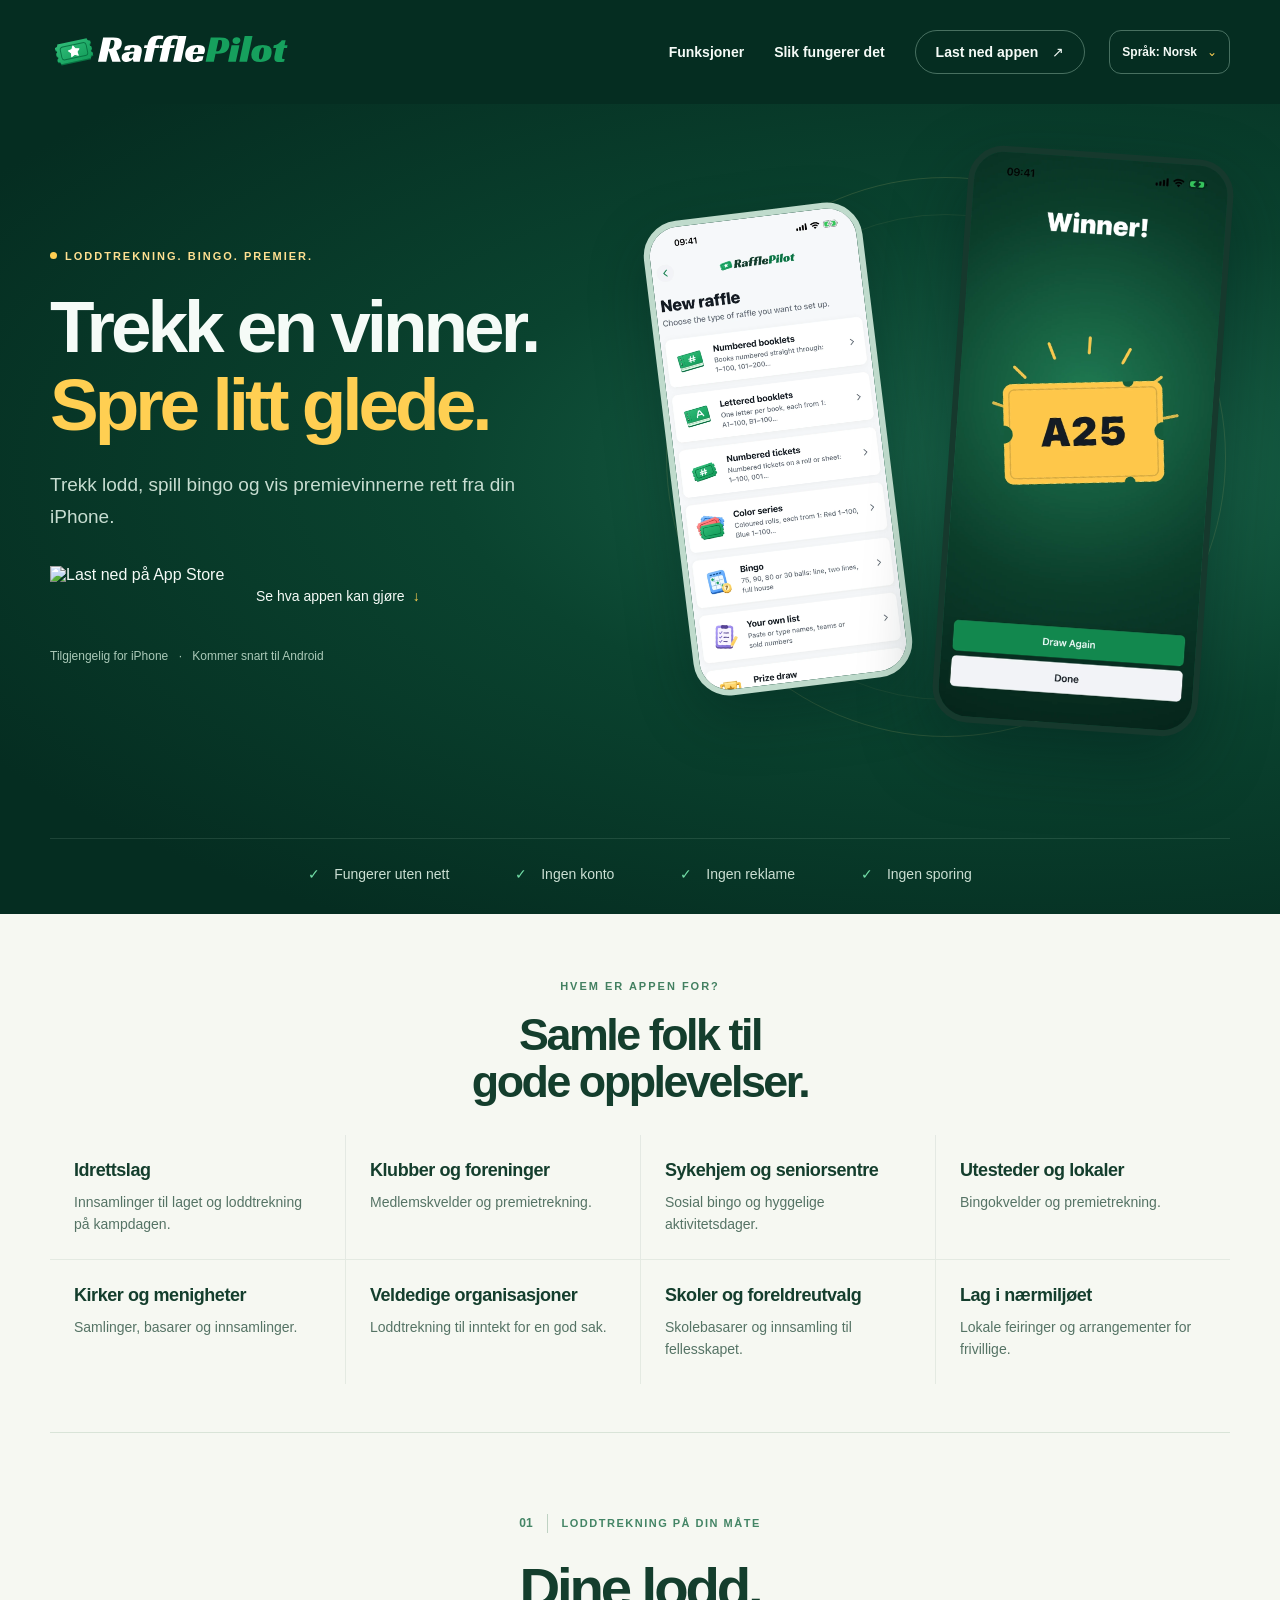
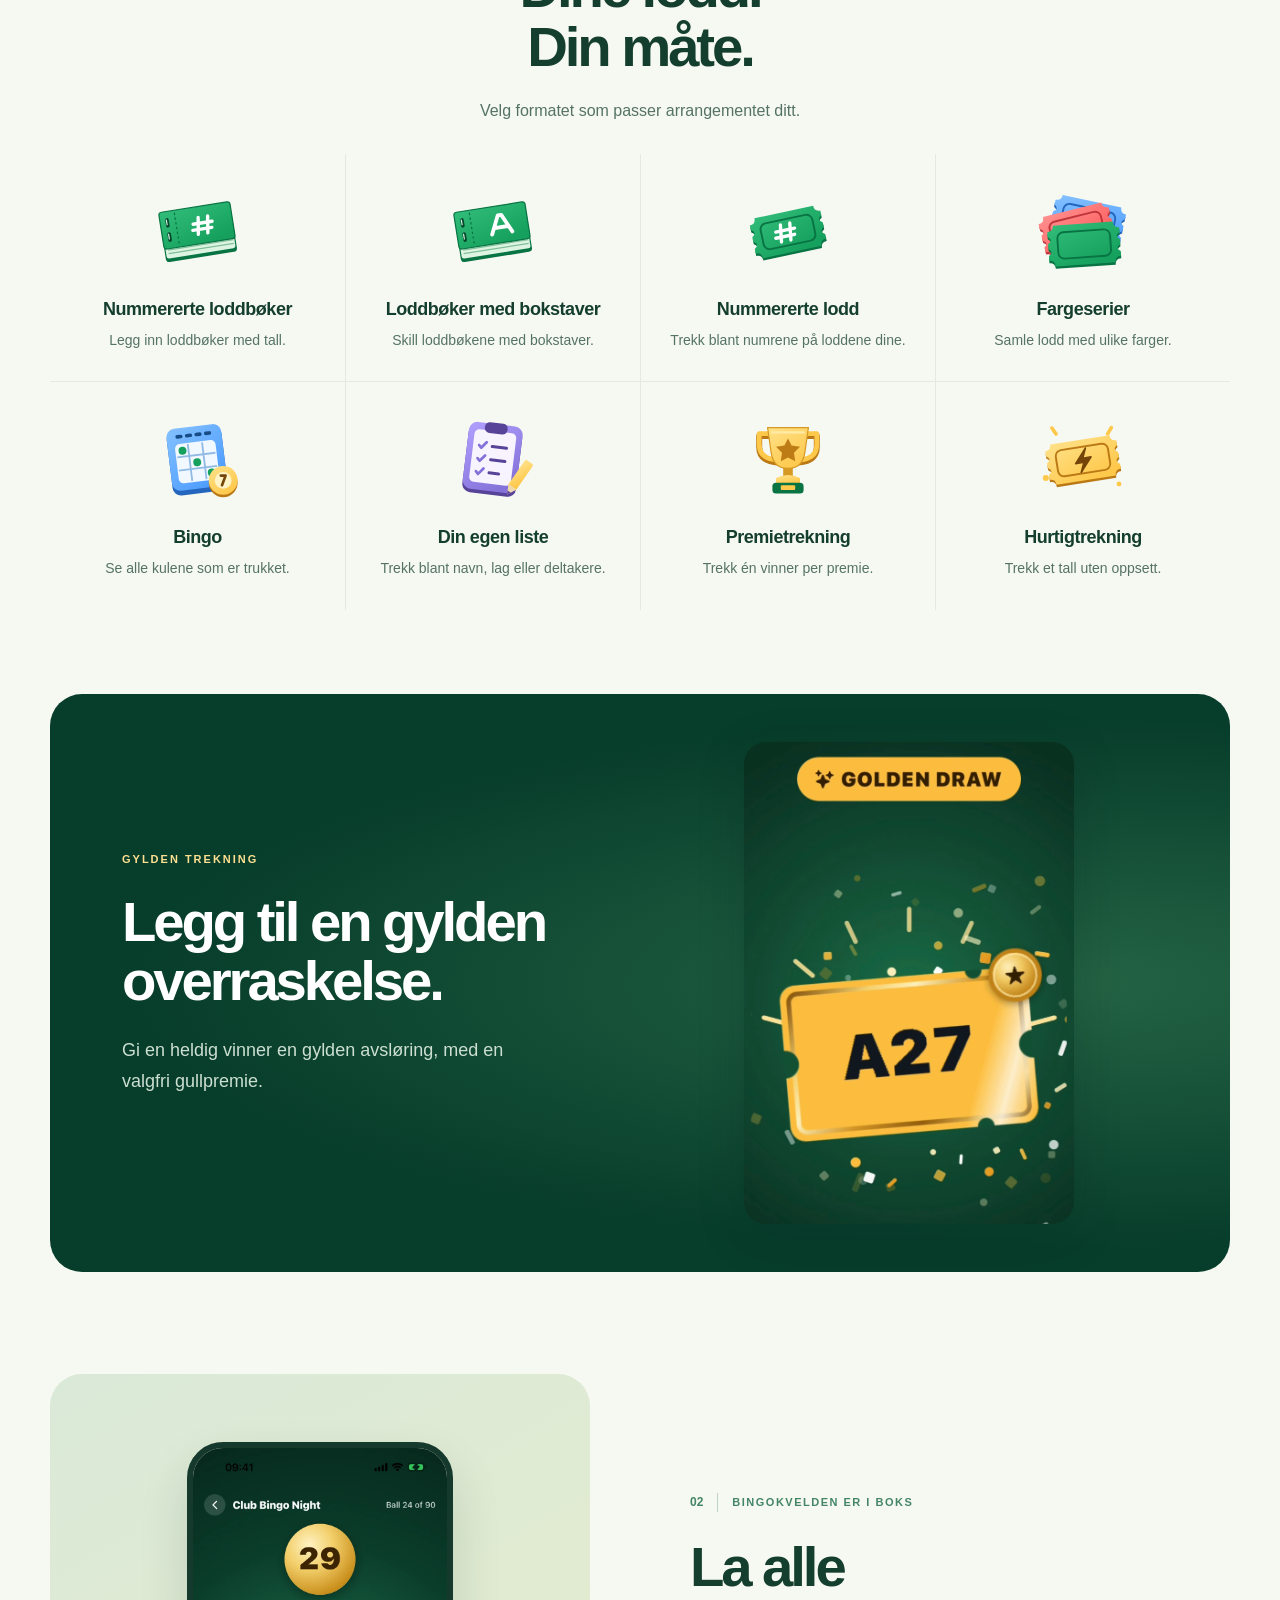
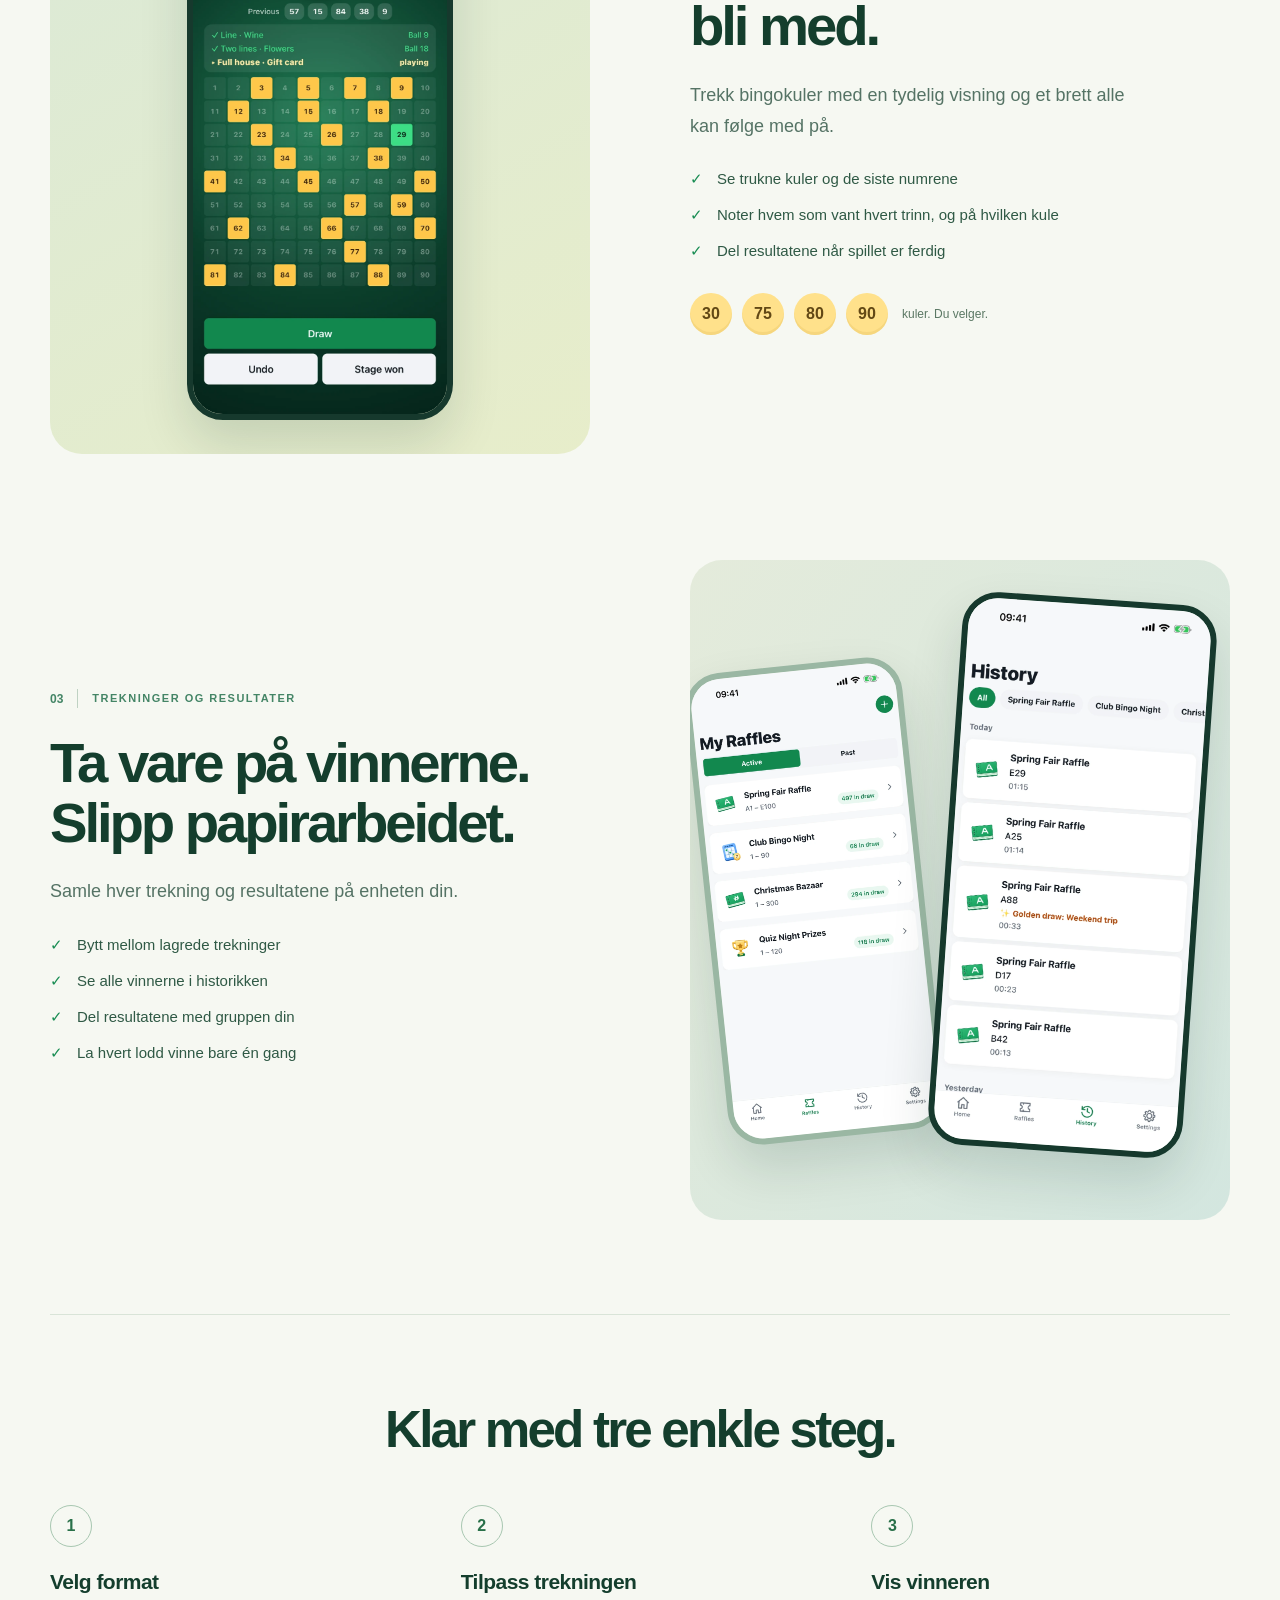
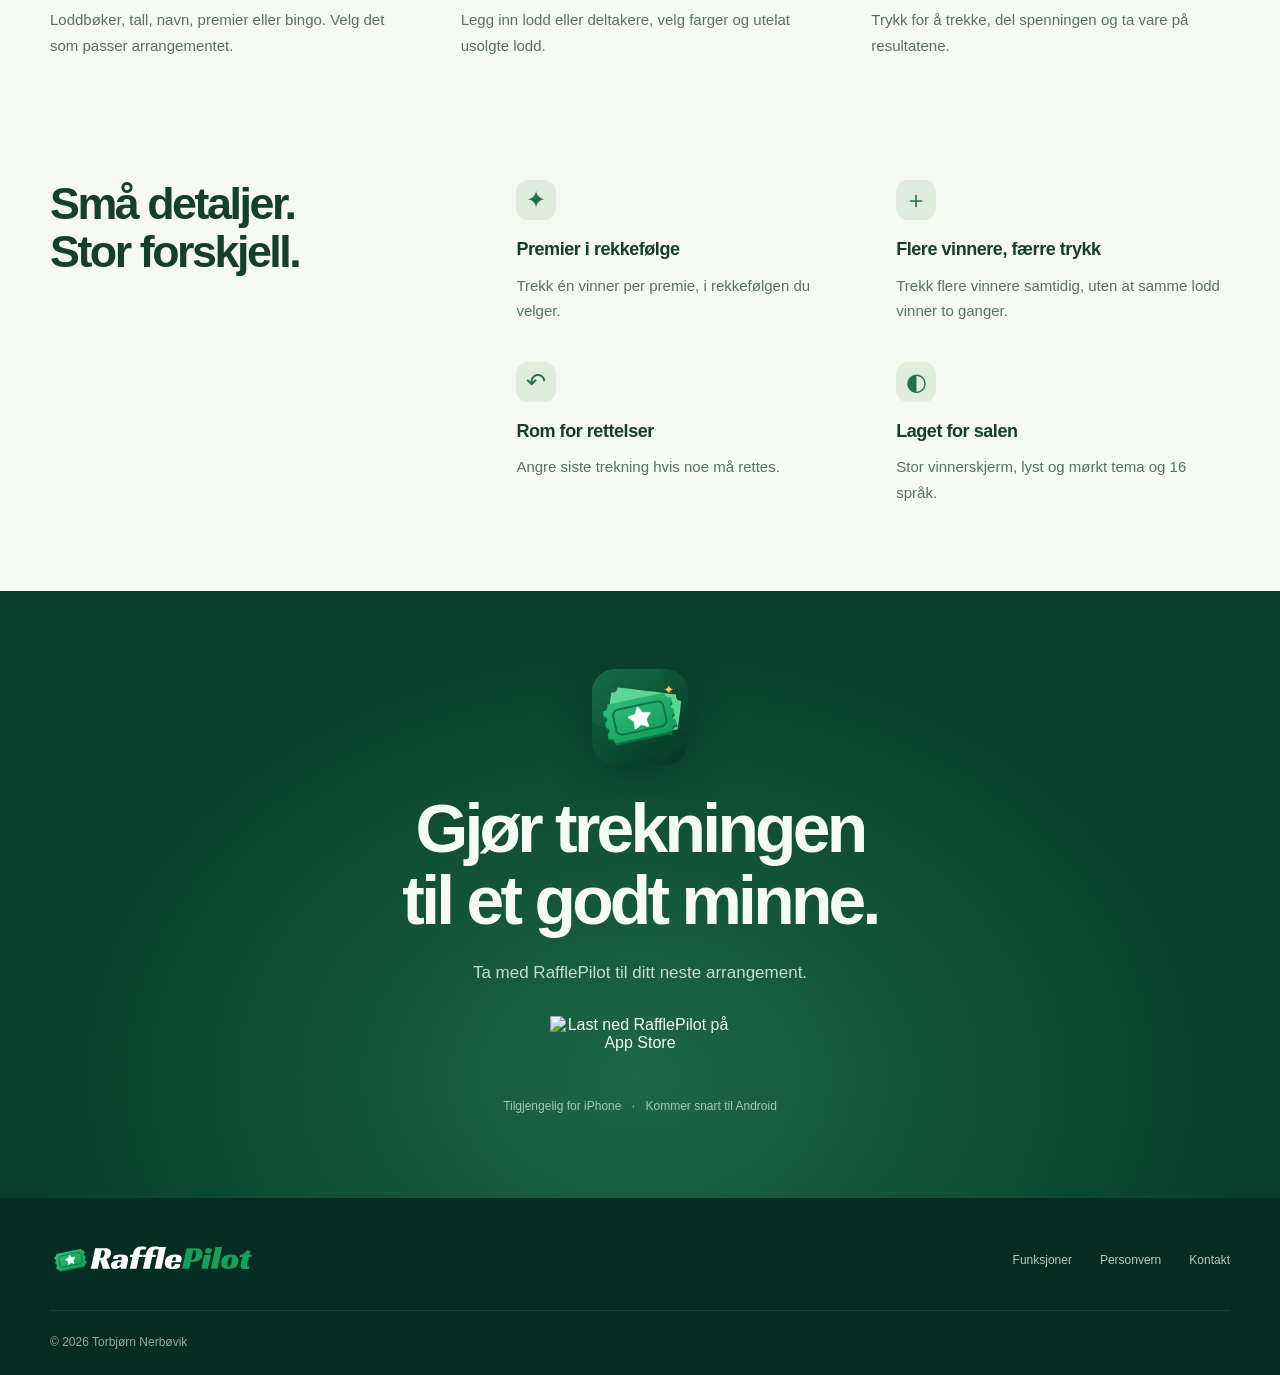
==== no/index.html @ e315ad60 "Add Norwegian website and automatic language selection" ====
<!doctype html>
<html lang="nb">
<head>
  <meta charset="utf-8">
  <meta name="viewport" content="width=device-width, initial-scale=1">
  <meta name="theme-color" content="#073d2b">
  <title>RafflePilot — Loddtrekning, bingo og gylne øyeblikk</title>
  <meta name="description" content="Trekk vinnere, spill bingo og del ut premier med RafflePilot for iPhone. Fungerer uten nett, uten konto, reklame eller sporing.">
  <link rel="canonical" href="https://rafflepilot.app/no/">
  <link rel="alternate" hreflang="en" href="https://rafflepilot.app/">
  <link rel="alternate" hreflang="nb" href="https://rafflepilot.app/no/">
  <link rel="alternate" hreflang="x-default" href="https://rafflepilot.app/">
  <link rel="icon" type="image/jpeg" href="/assets/app-icon.jpg">
  <link rel="stylesheet" href="/assets/site.css">
  <script src="/assets/language.js" defer></script>
  <meta property="og:type" content="website">
  <meta property="og:title" content="RafflePilot — Trekk en vinner. Spre litt glede.">
  <meta property="og:description" content="Loddtrekning, bingo og gylne overraskelser. Tilgjengelig for iPhone. Kommer snart til Android.">
  <meta property="og:url" content="https://rafflepilot.app/no/">
  <meta property="og:image" content="https://rafflepilot.app/assets/social-preview.png">
  <meta property="og:image:width" content="1200"><meta property="og:image:height" content="630">
  <meta property="og:image:alt" content="RafflePilot. Trekk en vinner. Spre litt glede. Loddtrekning, bingo og gylne overraskelser.">
  <meta name="twitter:card" content="summary_large_image">
</head>
<body>
  <a class="skip-link" href="#main">Hopp til innholdet</a>
  <div class="header-shell">
    <header class="site-header wrap">
      <a class="brand" href="/no/" aria-label="RafflePilot – forsiden"><img src="/assets/rafflepilot-logo-dark.svg" width="320" height="64" alt="RafflePilot"></a>
      <nav class="primary-nav" aria-label="Hovedmeny"><a href="#features">Funksjoner</a><a href="#how-it-works">Slik fungerer det</a><a class="nav-download" href="https://apps.apple.com/app/rafflepilot/id6786706971">Last ned appen <span aria-hidden="true">↗</span></a></nav>
      <details class="language-menu"><summary><span>Språk: Norsk</span><span aria-hidden="true">⌄</span></summary><nav class="language-switch" aria-label="Språk på nettsiden"><a href="/?lang=en" lang="en" hreflang="en" data-language="en">English</a><a href="/no/" lang="nb" hreflang="nb" data-language="nb" aria-current="page">Norsk</a></nav></details>
    </header>
  </div>
  <main id="main">
    <div class="hero-shell">
      <section class="hero wrap" aria-labelledby="hero-title">
        <div class="hero-copy">
          <p class="eyebrow"><span class="status-dot" aria-hidden="true"></span>Loddtrekning. Bingo. Premier.</p>
          <h1 id="hero-title">Trekk en vinner.<br><span>Spre litt glede.</span></h1>
          <p class="hero-intro">Trekk lodd, spill bingo og vis premievinnerne rett fra din iPhone.</p>
          <div class="hero-actions"><a class="store-link" href="https://apps.apple.com/app/rafflepilot/id6786706971"><img src="/assets/app-store-badge-no.svg" width="180" height="60" alt="Last ned på App Store"></a><a class="text-link" href="#features">Se hva appen kan gjøre <span aria-hidden="true">↓</span></a></div>
          <p class="platform-note">Tilgjengelig for iPhone <span aria-hidden="true">·</span> Kommer snart til Android</p>
        </div>
        <div class="hero-visual">
          <div class="hero-orbit" aria-hidden="true"></div>
          <img class="phone hero-setup" src="/assets/screenshots/setup.webp" width="780" height="1695" alt="Oppsett i RafflePilot med loddbøker, fargeserier, bingo, egne lister og premietrekning">
          <img class="phone hero-winner" src="/assets/screenshots/winner.webp" width="780" height="1695" fetchpriority="high" alt="RafflePilot viser vinnerloddet A25 på et gullfarget lodd">
        </div>
      </section>
      <div class="trust-strip wrap" aria-label="Personvern og bruk uten nett"><span><i aria-hidden="true">✓</i> Fungerer uten nett</span><span><i aria-hidden="true">✓</i> Ingen konto</span><span><i aria-hidden="true">✓</i> Ingen reklame</span><span><i aria-hidden="true">✓</i> Ingen sporing</span></div>
    </div>
    <div class="light-shell">
      <section id="who-its-for" class="audience-section wrap" aria-labelledby="audience-title">
        <div class="audience-heading"><p class="eyebrow">Hvem er appen for?</p><h2 id="audience-title">Samle folk til gode opplevelser.</h2></div>
        <ul class="audience-grid" role="list">
          <li><h3>Idrettslag</h3><p>Innsamlinger til laget og loddtrekning på kampdagen.</p></li>
          <li><h3>Klubber og foreninger</h3><p>Medlemskvelder og premietrekning.</p></li>
          <li><h3>Sykehjem og seniorsentre</h3><p>Sosial bingo og hyggelige aktivitetsdager.</p></li>
          <li><h3>Utesteder og lokaler</h3><p>Bingokvelder og premietrekning.</p></li>
          <li><h3>Kirker og menigheter</h3><p>Samlinger, basarer og innsamlinger.</p></li>
          <li><h3>Veldedige organisasjoner</h3><p>Loddtrekning til inntekt for en god sak.</p></li>
          <li><h3>Skoler og foreldreutvalg</h3><p>Skolebasarer og innsamling til fellesskapet.</p></li>
          <li><h3>Lag i nærmiljøet</h3><p>Lokale feiringer og arrangementer for frivillige.</p></li>
        </ul>
      </section>
      <section id="features" class="modes-section wrap" aria-labelledby="tickets-title">
        <div id="modes-title" class="modes-heading"><p class="section-number">01 <span>Loddtrekning på din måte</span></p><h2 id="tickets-title">Dine lodd.<br>Din måte.</h2><p>Velg formatet som passer arrangementet ditt.</p></div>
        <ul class="modes-grid" role="list">
          <li class="mode-card"><img src="/assets/modes/numbered-booklets.svg" width="96" height="96" loading="lazy" alt=""><h3>Nummererte loddbøker</h3><p>Legg inn loddbøker med tall.</p></li>
          <li class="mode-card"><img src="/assets/modes/lettered-booklets.svg" width="96" height="96" loading="lazy" alt=""><h3>Loddbøker med bokstaver</h3><p>Skill loddbøkene med bokstaver.</p></li>
          <li class="mode-card"><img src="/assets/modes/numbered-tickets.svg" width="96" height="96" loading="lazy" alt=""><h3>Nummererte lodd</h3><p>Trekk blant numrene på loddene dine.</p></li>
          <li class="mode-card"><img src="/assets/modes/color-series.svg" width="96" height="96" loading="lazy" alt=""><h3>Fargeserier</h3><p>Samle lodd med ulike farger.</p></li>
          <li class="mode-card"><img src="/assets/modes/bingo.svg" width="96" height="96" loading="lazy" alt=""><h3>Bingo</h3><p>Se alle kulene som er trukket.</p></li>
          <li class="mode-card"><img src="/assets/modes/your-own-list.svg" width="96" height="96" loading="lazy" alt=""><h3>Din egen liste</h3><p>Trekk blant navn, lag eller deltakere.</p></li>
          <li class="mode-card"><img src="/assets/modes/prize-draw.svg" width="96" height="96" loading="lazy" alt=""><h3>Premietrekning</h3><p>Trekk én vinner per premie.</p></li>
          <li class="mode-card"><img src="/assets/modes/quick-draw.svg" width="96" height="96" loading="lazy" alt=""><h3>Hurtigtrekning</h3><p>Trekk et tall uten oppsett.</p></li>
        </ul>
      </section>
      <section class="golden-section wrap" aria-labelledby="golden-title">
        <div class="golden-copy"><p class="eyebrow">Gylden trekning</p><h2 id="golden-title">Legg til en gylden<br>overraskelse.</h2><p>Gi en heldig vinner en gylden avsløring, med en valgfri gullpremie.</p></div>
        <div class="golden-visual"><img src="/assets/screenshots/golden.webp" width="722" height="1055" loading="lazy" alt="Gylden trekning viser vinnerloddet A27 med en gullmedalje og konfetti"></div>
      </section>
      <section class="feature-row feature-reverse wrap" aria-labelledby="bingo-title">
        <div class="feature-copy"><p class="section-number">02 <span>Bingokvelden er i boks</span></p><h2 id="bingo-title">La alle<br>bli med.</h2><p>Trekk bingokuler med en tydelig visning og et brett alle kan følge med på.</p><ul class="check-list"><li>Se trukne kuler og de siste numrene</li><li>Noter hvem som vant hvert trinn, og på hvilken kule</li><li>Del resultatene når spillet er ferdig</li></ul><div class="bingo-formats" aria-label="Tilgjengelige bingoformater"><span>30</span><span>75</span><span>80</span><span>90</span><small>kuler. Du velger.</small></div></div>
        <div class="screen-stage bingo-stage"><img class="phone" src="/assets/screenshots/bingo.webp" width="780" height="1695" loading="lazy" alt="Bingokveld viser kule 29, trukne numre og trinnene én rad, to rader og full plate"></div>
      </section>
      <section class="feature-row wrap history-row" aria-labelledby="history-title">
        <div class="feature-copy"><p class="section-number">03 <span>Trekninger og resultater</span></p><h2 id="history-title">Ta vare på vinnerne.<br>Slipp papirarbeidet.</h2><p>Samle hver trekning og resultatene på enheten din.</p><ul class="check-list"><li>Bytt mellom lagrede trekninger</li><li>Se alle vinnerne i historikken</li><li>Del resultatene med gruppen din</li><li>La hvert lodd vinne bare én gang</li></ul></div>
        <div class="screen-stage history-stage"><img class="phone raffles-companion" src="/assets/screenshots/raffles.webp" width="780" height="1695" loading="lazy" alt="Mine lotterier viser lagrede trekninger og bingospill"><img class="phone history-main" src="/assets/screenshots/history.webp" width="780" height="1695" loading="lazy" alt="Vinnerhistorikk sortert etter dag, med lotterinavn og vinnerlodd"></div>
      </section>
      <section id="how-it-works" class="how-section wrap" aria-labelledby="how-title"><h2 id="how-title">Klar med tre enkle steg.</h2><div class="steps"><article><span class="step-index">1</span><h3>Velg format</h3><p>Loddbøker, tall, navn, premier eller bingo. Velg det som passer arrangementet.</p></article><article><span class="step-index">2</span><h3>Tilpass trekningen</h3><p>Legg inn lodd eller deltakere, velg farger og utelat usolgte lodd.</p></article><article><span class="step-index">3</span><h3>Vis vinneren</h3><p>Trykk for å trekke, del spenningen og ta vare på resultatene.</p></article></div></section>
      <section class="extras-section wrap" aria-labelledby="extras-title"><div class="section-heading"><h2 id="extras-title">Små detaljer. <br>Stor forskjell.</h2></div><div class="extras-grid"><article><span class="feature-symbol" aria-hidden="true">✦</span><h3>Premier i rekkefølge</h3><p>Trekk én vinner per premie, i rekkefølgen du velger.</p></article><article><span class="feature-symbol" aria-hidden="true">＋</span><h3>Flere vinnere, færre trykk</h3><p>Trekk flere vinnere samtidig, uten at samme lodd vinner to ganger.</p></article><article><span class="feature-symbol" aria-hidden="true">↶</span><h3>Rom for rettelser</h3><p>Angre siste trekning hvis noe må rettes.</p></article><article><span class="feature-symbol" aria-hidden="true">◐</span><h3>Laget for salen</h3><p>Stor vinnerskjerm, lyst og mørkt tema og 16 språk.</p></article></div></section>
    </div>
    <section class="download-section" aria-labelledby="download-title"><div class="wrap download-inner"><img class="app-icon" src="/assets/app-icon.jpg" width="96" height="96" loading="lazy" alt="RafflePilot-appikonet"><h2 id="download-title">Gjør trekningen<br>til et godt minne.</h2><p>Ta med RafflePilot til ditt neste arrangement.</p><a class="store-link" href="https://apps.apple.com/app/rafflepilot/id6786706971"><img src="/assets/app-store-badge-no.svg" width="180" height="60" alt="Last ned RafflePilot på App Store"></a><p class="platform-note">Tilgjengelig for iPhone <span aria-hidden="true">·</span> Kommer snart til Android</p></div></section>
  </main>
  <footer class="site-footer"><div class="wrap"><div class="footer-top"><a class="brand" href="/no/" aria-label="RafflePilot – forsiden"><img src="/assets/rafflepilot-logo-dark.svg" width="320" height="64" alt="RafflePilot"></a><nav aria-label="Bunntekst"><a href="#features">Funksjoner</a><a href="https://tnerbovik.github.io/legal/rafflepilot/">Personvern</a><a href="mailto:tnerbovik@gmail.com">Kontakt</a></nav></div><div class="footer-bottom"><span>© 2026 Torbjørn Nerbøvik</span></div></div></footer>
</body>
</html>
---- assets/site.css ----
:root {
  font-family: -apple-system, BlinkMacSystemFont, "Segoe UI", sans-serif;
  color: #143e2d; background: #f6f8f2; font-synthesis: none;
  --forest: #073d2b; --gold: #ffcf52; --muted: #557365; --paper: #f6f8f2;
}
* { box-sizing: border-box; }
html { scroll-behavior: smooth; scroll-padding-top: 32px; }
body { margin: 0; }
a { color: inherit; }
img { max-width: 100%; height: auto; display: block; }
h1, h2, h3, p { margin-top: 0; }
h1, h2 { font-weight: 760; letter-spacing: -.055em; line-height: 1.06; }
h2 { font-size: clamp(38px, 4.4vw, 60px); margin-bottom: 24px; }
h3 { font-size: 21px; letter-spacing: -.025em; line-height: 1.25; margin-bottom: 12px; }
p { line-height: 1.7; }
a:focus-visible { outline: 3px solid #d39300; outline-offset: 6px; border-radius: 4px; }
.header-shell a:focus-visible, .hero-shell a:focus-visible, .download-section a:focus-visible, .site-footer a:focus-visible { outline-color: var(--gold); }
.wrap { width: min(1180px, calc(100% - 80px)); margin-inline: auto; }
.skip-link { position: fixed; top: 12px; left: 12px; padding: 12px 18px; background: white; color: #143e2d; z-index: 20; transform: translateY(-180%); }
.skip-link:focus { transform: none; }
.header-shell { background: #052d21; color: #f5fbf7; }
.hero-shell { background: radial-gradient(ellipse at 80% 45%, #1a674b 0, #0a432f 40%, #052d21 85%); color: #f5fbf7; position: relative; overflow: hidden; }
.site-header { display: flex; justify-content: space-between; align-items: center; padding-block: 28px; gap: 24px; }
.brand { display: flex; align-items: center; min-height: 44px; width: 240px; flex-shrink: 0; }
.brand img { width: 100%; aspect-ratio: 5; }
.site-header nav { display: flex; align-items: center; gap: 30px; font-size: 14px; font-weight: 600; }
.site-header nav a { display: inline-flex; align-items: center; min-height: 44px; text-decoration: none; }
.site-header nav a:hover { color: var(--gold); }
.site-header .primary-nav { margin-left: auto; }
.language-menu { position: relative; flex-shrink: 0; z-index: 5; }
.language-menu summary { display: flex; align-items: center; gap: 10px; min-height: 44px; padding: 10px 12px; border: 1px solid #91b8a67a; border-radius: 12px; list-style: none; cursor: pointer; font-size: 12px; font-weight: 600; }
.language-menu summary::-webkit-details-marker { display: none; }
.language-menu summary:focus-visible { outline: 3px solid var(--gold); outline-offset: 4px; }
.language-menu summary > span:last-child { color: var(--gold); }
.site-header .language-switch { position: absolute; top: calc(100% + 8px); right: 0; display: flex; flex-direction: column; align-items: stretch; gap: 0; width: 100%; min-width: 130px; padding: 6px; border: 1px solid #91b8a67a; border-radius: 12px; background: #052d21; box-shadow: 0 12px 28px #001a1a44; font-size: 13px; }
.language-switch a { padding-inline: 12px; border-radius: 6px; }
.language-switch a:hover { background: #1a674b; }
.language-switch a[aria-current="page"] { color: var(--gold); text-decoration: underline; text-underline-offset: 6px; }
.nav-download { border: 1px solid #91b8a67a; border-radius: 100px; padding: 12px 20px; }
.nav-download span { margin-left: 14px; }
.hero { display: grid; grid-template-columns: 1.05fr 1fr; gap: 24px; align-items: center; padding-block: 48px 76px; min-height: 720px; }
.eyebrow { font-size: 11px; text-transform: uppercase; font-weight: 750; letter-spacing: 2px; line-height: 1.5; margin-bottom: 24px; color: #438061; }
.hero .eyebrow, .download-section .eyebrow, .golden-section .eyebrow { color: #ffe091; }
.status-dot { display: inline-block; width: 7px; height: 7px; background: var(--gold); border-radius: 50%; margin-right: 8px; vertical-align: 1px; }
.hero h1 { font-size: clamp(54px, 5.7vw, 82px); margin-bottom: 26px; white-space: nowrap; }
.hero h1 span { color: var(--gold); }
.hero-intro { max-width: 470px; font-size: 19px; color: #c7ddd1; margin-bottom: 32px; }
.hero-actions { display: flex; align-items: center; gap: 26px; }
.store-link { display: inline-block; flex-shrink: 0; transition: transform .18s; text-decoration: none; }
.store-link:hover { transform: translateY(-3px); }
.store-link img { width: 180px; height: 60px; }
.text-link { display: inline-flex; align-items: center; min-height: 44px; font-size: 14px; text-decoration: none; }
.text-link span { display: inline-block; margin-left: 8px; color: var(--gold); }
.platform-note { font-size: 12px; color: #aac9b8; margin-top: 20px; margin-bottom: 0; }
.platform-note span { margin-inline: 7px; }
.hero-visual { position: relative; height: 610px; min-width: 0; }
.hero-orbit { position: absolute; border: 1px solid #ebd38326; border-radius: 50%; width: 560px; height: 560px; top: 25px; left: 0; }
.hero-orbit:after { content: ""; position: absolute; inset: 36px; border: 1px solid #ebd38313; border-radius: 50%; }
.phone { border: 6px solid #16392d; border-radius: 36px; box-shadow: 0 24px 50px #082a2024; background: #0a3728; aspect-ratio: 780/1695; object-fit: cover; }
.hero-winner { position: absolute; width: 266px; right: 14px; top: 0; transform: rotate(4deg); z-index: 2; box-shadow: 0 28px 70px #001a1a66; }
.hero-setup { position: absolute; width: 220px; left: 2px; top: 58px; transform: rotate(-7deg); border-color: #bfdbcc; box-shadow: 0 22px 60px #001a1a55; }
@keyframes hero-enter {
  from { opacity: 0; transform: translateY(8px); }
  to { opacity: 1; transform: translateY(0); }
}
@media (prefers-reduced-motion: no-preference) {
  .site-header { animation: hero-enter .45s cubic-bezier(.22, 1, .36, 1) backwards; }
  .hero-copy { animation: hero-enter .6s cubic-bezier(.22, 1, .36, 1) .08s backwards; }
  .hero-visual { animation: hero-enter .7s cubic-bezier(.22, 1, .36, 1) .16s backwards; }
}
.trust-strip { border-top: 1px solid #bddcc421; display: flex; justify-content: center; gap: 66px; padding-block: 27px 32px; color: #cbdfd3; font-size: 14px; }
.trust-strip i { font-style: normal; color: #73dfa8; margin-right: 10px; }
.light-shell { background: var(--paper); }
.modes-section { padding-block: 80px 62px; }
.modes-heading { text-align: center; margin-bottom: 30px; }
.modes-heading h2 { margin-bottom: 20px; }
.modes-heading > p:not(.section-number) { color: var(--muted); font-size: 16px; margin-bottom: 0; }
.modes-heading .section-number { justify-content: center; }
.modes-grid { display: grid; grid-template-columns: repeat(4, minmax(0, 1fr)); list-style: none; padding: 0; margin: 0; }
.mode-card { padding: 30px 24px; border-top: 1px solid #143e2d14; border-left: 1px solid #143e2d14; text-align: center; }
.mode-card:nth-child(-n+4) { border-top: 0; }
.mode-card:nth-child(4n+1) { border-left: 0; }
.mode-card img { width: 96px; height: 96px; margin: 0 auto 18px; }
.mode-card h3 { font-size: 18px; margin-bottom: 9px; }
.mode-card p { color: var(--muted); font-size: 14px; line-height: 1.55; margin: 0; }
.feature-row { display: grid; grid-template-columns: 1fr 1fr; gap: 100px; align-items: center; padding-block: 42px 76px; }
.feature-copy > p:not(.section-number) { font-size: 18px; color: var(--muted); max-width: 465px; }
.section-number { display: flex; align-items: center; gap: 14px; font-size: 12px; color: #448566; font-weight: 700; margin-bottom: 24px; }
.section-number span { font-size: 11px; text-transform: uppercase; letter-spacing: 1.5px; border-left: 1px solid #bfd2c3; padding-left: 14px; }
.check-list { list-style: none; padding: 0; margin: 26px 0; color: #2f5945; font-size: 15px; line-height: 1.6; }
.check-list li { position: relative; padding-left: 27px; margin-bottom: 12px; }
.check-list li:before { content: "✓"; position: absolute; left: 0; color: #178c52; font-weight: 700; }
.screen-stage { position: relative; display: flex; align-items: center; justify-content: center; min-height: 650px; border-radius: 32px; overflow: hidden; padding: 68px 28px 34px; }
.screen-stage > .phone { width: 266px; max-width: 85%; }
.golden-section { background: radial-gradient(ellipse at 85% 50%, #246444, #073d2b 65%); color: white; border-radius: 32px; display: grid; grid-template-columns: 1fr 1fr; gap: 40px; align-items: center; margin-block: 22px 60px; overflow: hidden; padding: 48px 72px; }
.golden-copy p:not(.eyebrow) { color: #ccdfd1; max-width: 420px; font-size: 18px; }
.golden-visual { display: flex; justify-content: center; }
.golden-visual img { width: 330px; border-radius: 22px; box-shadow: 0 12px 48px #001e1d33; }
.feature-reverse .feature-copy { grid-column: 2; grid-row: 1; }
.feature-reverse .screen-stage { grid-column: 1; grid-row: 1; }
.bingo-stage { background: linear-gradient(150deg, #dae9d8, #e7edca); }
.bingo-formats { display: flex; align-items: center; gap: 10px; margin-top: 30px; flex-wrap: wrap; }
.bingo-formats > span { width: 42px; height: 42px; display: grid; place-items: center; border-radius: 50%; background: #ffe18b; color: #624815; font-weight: 750; box-shadow: inset 0 -3px 0 #b68a1920; }
.bingo-formats small { font-size: 12px; color: #5b7864; margin-left: 4px; }
.history-row { padding-top: 30px; }
.history-stage { background: linear-gradient(125deg, #e4ebdb, #d3e6df); min-height: 660px; padding: 42px 20px; }
.history-stage .history-main { position: absolute; width: 255px; right: 30px; top: 38px; transform: rotate(4deg); z-index: 2; }
.history-stage .raffles-companion { position: absolute; width: 218px; left: 16px; top: 104px; transform: rotate(-6deg); border-color: #9ab7a3; z-index: 1; }
.how-section { text-align: center; border-top: 1px solid #d9e4d8; padding-block: 88px 84px; margin-top: 18px; }
.how-section h2 { font-size: clamp(36px, 4vw, 52px); }
.steps { display: grid; grid-template-columns: repeat(3, 1fr); gap: 52px; text-align: left; margin-top: 48px; }
.step-index { display: inline-grid; place-items: center; width: 42px; height: 42px; border: 1px solid #a8c7b1; border-radius: 50%; font-size: 16px; color: #297049; font-weight: 650; margin-bottom: 22px; }
.steps p, .extras-grid p { font-size: 15px; color: var(--muted); line-height: 1.7; margin-bottom: 0; }
.extras-section { display: grid; grid-template-columns: 1fr 1.8fr; gap: 70px; padding-block: 38px 86px; }
.extras-section h2 { font-size: clamp(36px, 3.5vw, 48px); }
.extras-grid { display: grid; grid-template-columns: 1fr 1fr; gap: 38px 46px; }
.feature-symbol { display: inline-grid; place-items: center; width: 40px; height: 40px; background: #e0eddd; border-radius: 12px; color: #247149; font-size: 24px; margin-bottom: 18px; }
.extras-grid h3 { font-size: 18px; }
.audience-section { padding-block: 64px 48px; border-bottom: 1px solid #d9e4d8; }
.audience-heading { text-align: center; margin-bottom: 30px; }
.audience-heading .eyebrow { margin-bottom: 16px; }
.audience-heading h2 { max-width: 580px; margin: 0 auto; font-size: clamp(34px, 3.5vw, 46px); text-wrap: balance; }
.audience-grid { display: grid; grid-template-columns: repeat(4, minmax(0, 1fr)); list-style: none; padding: 0; margin: 0; }
.audience-grid li { padding: 24px; border-top: 1px solid #143e2d14; border-left: 1px solid #143e2d14; }
.audience-grid li:nth-child(-n+4) { border-top: 0; }
.audience-grid li:nth-child(4n+1) { border-left: 0; }
.audience-grid h3 { font-size: 18px; margin-bottom: 10px; }
.audience-grid p { color: var(--muted); font-size: 14px; line-height: 1.55; margin: 0; }
.audience-grid h3, .audience-grid p, .mode-card h3, .mode-card p { overflow-wrap: anywhere; hyphens: auto; }
.download-section { background: radial-gradient(ellipse at 50% 80%, #1c6846, #073d2b 70%); color: #f6fbf7; text-align: center; padding-block: 78px 82px; }
.app-icon { margin: 0 auto 28px; border-radius: 23px; box-shadow: 0 12px 42px #001f1a55; }
.download-inner h2 { font-size: clamp(44px, 5.3vw, 72px); margin-bottom: 22px; }
.download-inner > p:not(.eyebrow):not(.platform-note) { color: #c7ddcf; font-size: 17px; margin-bottom: 28px; }
.download-inner .eyebrow { margin-bottom: 18px; }
.site-footer { background: #052d21; color: #b2cbbc; padding-block: 40px 26px; font-size: 12px; }
.footer-top { display: flex; align-items: center; justify-content: space-between; gap: 24px; }
.site-footer .brand { width: 204px; }
.site-footer nav { display: flex; gap: 28px; flex-wrap: wrap; }
.site-footer nav a { display: inline-flex; align-items: center; min-height: 44px; text-decoration: none; }
.site-footer nav a:hover { text-decoration: underline; text-underline-offset: 5px; }
.footer-bottom { display: flex; justify-content: space-between; gap: 20px; border-top: 1px solid #cadcc31c; margin-top: 28px; padding-top: 24px; color: #91ae9d; }
.not-found { min-height: 100svh; display: grid; align-content: center; text-align: center; padding-block: 60px; }
.not-found .brand { margin: 0 auto 50px; }
.not-found h1 { font-size: clamp(40px, 6vw, 72px); }
.not-found p { color: var(--muted); }
.home-link { display: inline-block; border-radius: 100px; background: #0a5737; color: white; padding: 15px 24px; text-decoration: none; margin-top: 12px; }
@media (min-width: 1400px) { .hero h1 { font-size: 84px; } }
@media (max-width: 1100px) {
  .wrap { width: calc(100% - 64px); }
  .hero { min-height: 640px; padding-block: 42px 60px; }
  .hero h1 { font-size: clamp(48px, 5.8vw, 64px); }
  .hero-visual { height: 550px; }
  .hero-winner { width: 235px; right: 0; }
  .hero-setup { width: 195px; left: -8px; top: 60px; }
  .hero-orbit { width: 460px; height: 460px; left: -35px; }
  .hero-actions { gap: 18px; align-items: flex-start; flex-direction: column; }
  .hero-intro { font-size: 18px; }
  .feature-row { gap: 54px; }
  .screen-stage { min-height: 610px; }
  .screen-stage > .phone { width: 248px; }
  .history-stage .history-main { width: 232px; right: 16px; }
  .history-stage .raffles-companion { width: 185px; left: 8px; top: 120px; }
  .golden-section { padding-inline: 48px; }
  .trust-strip { gap: 38px; }
  .extras-section { gap: 42px; }
  .extras-grid { gap: 36px 28px; }
}
@media (max-width: 800px) {
  .wrap { width: calc(100% - 40px); }
  .site-header { flex-wrap: wrap; gap: 18px; padding-block: 24px; }
  .brand { width: 220px; }
  .site-header nav { gap: 20px; font-size: 13px; }
  .site-header .brand { margin-right: auto; }
  .site-header .language-menu { order: 2; }
  .site-header .primary-nav { order: 3; width: 100%; justify-content: center; margin-left: 0; }
  .nav-download { padding: 9px 15px; }
  .hero { grid-template-columns: 1fr; text-align: center; gap: 40px; padding-block: 38px 36px; min-height: 0; }
  .hero h1 { font-size: clamp(48px, 8.5vw, 72px); white-space: normal; }
  .hero-intro { max-width: 490px; margin-inline: auto; }
  .hero-actions { flex-direction: row; align-items: center; justify-content: center; }
  .hero-visual { width: min(460px, 100%); height: 590px; margin-inline: auto; }
  .hero-winner { width: 253px; right: 14px; top: 0; }
  .hero-setup { width: 211px; left: 12px; top: 56px; }
  .hero-orbit { left: 0; width: 460px; height: 460px; max-width: 100%; }
  .trust-strip { gap: 18px 30px; flex-wrap: wrap; font-size: 13px; padding-block: 25px; }
  .modes-section { padding-block: 62px 38px; }
  .modes-grid { grid-template-columns: repeat(2, minmax(0, 1fr)); }
  .mode-card:nth-child(n) { border-top: 1px solid #143e2d14; border-left: 1px solid #143e2d14; }
  .mode-card:nth-child(-n+2) { border-top: 0; }
  .mode-card:nth-child(2n+1) { border-left: 0; }
  .feature-row { grid-template-columns: 1fr; gap: 32px; padding-block: 26px 48px; }
  .feature-copy { max-width: 580px; margin-inline: auto; width: 100%; }
  .feature-copy > p:not(.section-number) { max-width: 100%; }
  .screen-stage { width: min(500px, 100%); margin-inline: auto; min-height: 640px; }
  .feature-reverse .feature-copy, .feature-reverse .screen-stage { grid-column: auto; grid-row: auto; }
  .golden-section { grid-template-columns: 1fr; gap: 24px; padding: 42px; margin-block: 24px 38px; }
  .golden-copy p:not(.eyebrow) { max-width: 100%; }
  .golden-visual img { width: 290px; }
  .history-stage .history-main { width: 255px; right: 48px; }
  .history-stage .raffles-companion { width: 214px; left: 30px; top: 110px; }
  .how-section { padding-block: 62px; }
  .steps { gap: 28px; margin-top: 38px; }
  .steps h3 { font-size: 19px; }
  .extras-section { grid-template-columns: 1fr; gap: 24px; padding-block: 22px 64px; }
  .audience-section { padding-block: 48px 32px; }
  .audience-grid { grid-template-columns: repeat(2, minmax(0, 1fr)); }
  .audience-grid li:nth-child(n) { border-top: 1px solid #143e2d14; border-left: 1px solid #143e2d14; }
  .audience-grid li:nth-child(-n+2) { border-top: 0; }
  .audience-grid li:nth-child(2n+1) { border-left: 0; }
  .footer-top { flex-wrap: wrap; gap: 28px; }
  .download-section { padding-block: 64px; }
  .section-number { margin-bottom: 20px; }
}
@media (max-width: 520px) {
  .site-header { display: grid; grid-template-columns: minmax(0, 1fr) auto; gap: 12px; padding-block: 16px; }
  .site-header .brand { width: min(210px, 100%); }
  .site-header nav { width: 100%; justify-content: space-between; gap: 10px; font-size: 13px; }
  .site-header .primary-nav { grid-column: 1 / -1; justify-content: space-between; }
  .nav-download { padding: 9px 10px; }
  .nav-download span { margin-left: 8px; }
  .hero { padding-top: 26px; gap: 26px; }
  .hero .eyebrow { font-size: 10px; letter-spacing: 1.2px; }
  .hero h1 { font-size: clamp(42px, 11.3vw, 59px); margin-bottom: 22px; }
  .hero-intro { font-size: 16px; margin-bottom: 26px; }
  .hero-actions { flex-direction: column; gap: 12px; }
  .platform-note { font-size: 11px; }
  .platform-note span { margin-inline: 4px; }
  .hero-visual { height: 468px; }
  .hero-winner { width: 205px; right: 8px; top: 0; border-radius: 29px; border-width: 5px; }
  .hero-setup { width: 166px; left: 2px; top: 44px; border-radius: 25px; border-width: 5px; }
  .hero-orbit { width: 320px; height: 320px; top: 50px; }
  .trust-strip { gap: 14px 24px; padding-block: 20px; font-size: 12px; }
  .trust-strip span { width: calc(50% - 12px); text-align: center; }
  .trust-strip i { margin-right: 6px; }
  .modes-section { padding-block: 44px 28px; }
  .modes-heading { margin-bottom: 24px; }
  .modes-heading > p:not(.section-number) { font-size: 15px; }
  .mode-card { padding: 20px 12px; }
  .mode-card img { width: 72px; height: 72px; margin-bottom: 12px; }
  .mode-card h3 { font-size: 16px; }
  .mode-card p { font-size: 14px; }
  .feature-row { gap: 24px; padding-block: 28px 40px; }
  h2 { font-size: 40px; }
  .feature-copy > p:not(.section-number) { font-size: 16px; }
  .section-number span { font-size: 9px; letter-spacing: 1px; }
  .check-list { font-size: 14px; margin-block: 22px; }
  .screen-stage { padding: 24px 20px; min-height: 0; border-radius: 24px; }
  .screen-stage > .phone { width: 234px; border-radius: 32px; border-width: 5px; }
  .golden-section { padding: 28px 25px; gap: 20px; border-radius: 24px; margin-block: 14px 18px; }
  .golden-copy h2 { font-size: 39px; }
  .golden-copy p:not(.eyebrow) { font-size: 16px; }
  .golden-visual img { width: 260px; border-radius: 18px; }
  .history-stage .history-main { position: static; transform: none; width: 240px; }
  .history-stage .raffles-companion { display: none; }
  .steps { grid-template-columns: 1fr; gap: 24px; text-align: left; margin-top: 28px; }
  .steps article { display: grid; grid-template-columns: 42px minmax(0, 1fr); gap: 8px 16px; align-content: start; }
  .step-index { grid-column: 1; grid-row: 1 / 3; margin-bottom: 0; }
  .steps h3 { grid-column: 2; font-size: 19px; margin-bottom: 0; }
  .steps p { grid-column: 2; }
  .how-section { padding-block: 40px; }
  .how-section h2 { font-size: 36px; }
  .extras-grid { gap: 24px 20px; }
  .extras-section { padding-bottom: 44px; }
  .feature-symbol { margin-bottom: 12px; }
  .extras-grid h3 { font-size: 17px; }
  .extras-grid p { font-size: 14px; }
  .extras-section h2 { font-size: 36px; }
  .audience-section { padding-block: 36px 24px; }
  .audience-heading { margin-bottom: 20px; }
  .audience-grid li { padding: 18px 12px; }
  .audience-grid li:nth-child(2n+1) { padding-left: 0; }
  .audience-grid li:nth-child(2n) { padding-right: 0; }
  .audience-grid h3 { font-size: 16px; margin-bottom: 8px; }
  .audience-grid p { font-size: 14px; }
  .download-inner h2 { font-size: 46px; }
  .download-inner > p:not(.eyebrow):not(.platform-note) { font-size: 16px; }
  .footer-top { flex-direction: column; align-items: flex-start; }
  .footer-bottom { flex-direction: column; gap: 10px; }
  .site-footer nav { gap: 20px; }
  .site-footer { padding-block: 34px 24px; }
}
@media (prefers-reduced-motion: reduce) {
  html { scroll-behavior: auto; }
  .store-link { transition: none; }
  .store-link:hover { transform: none; }
}
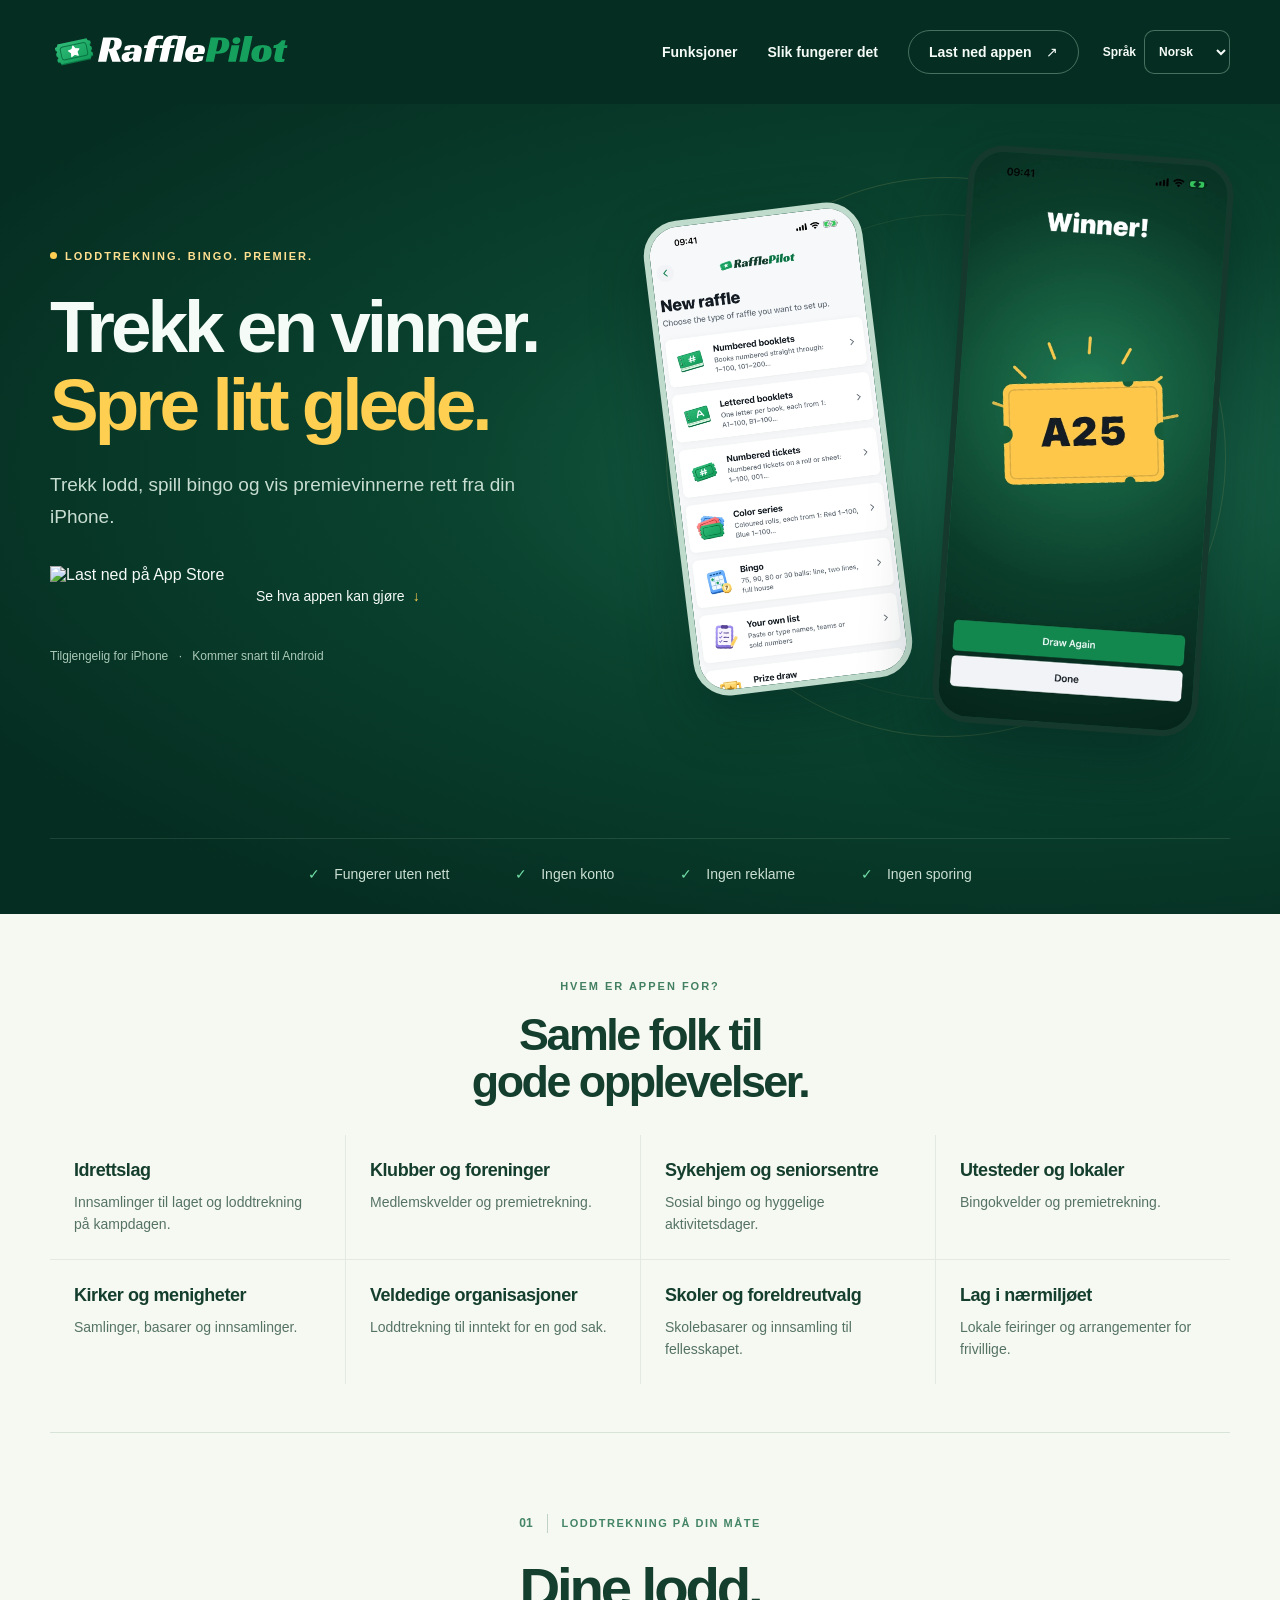
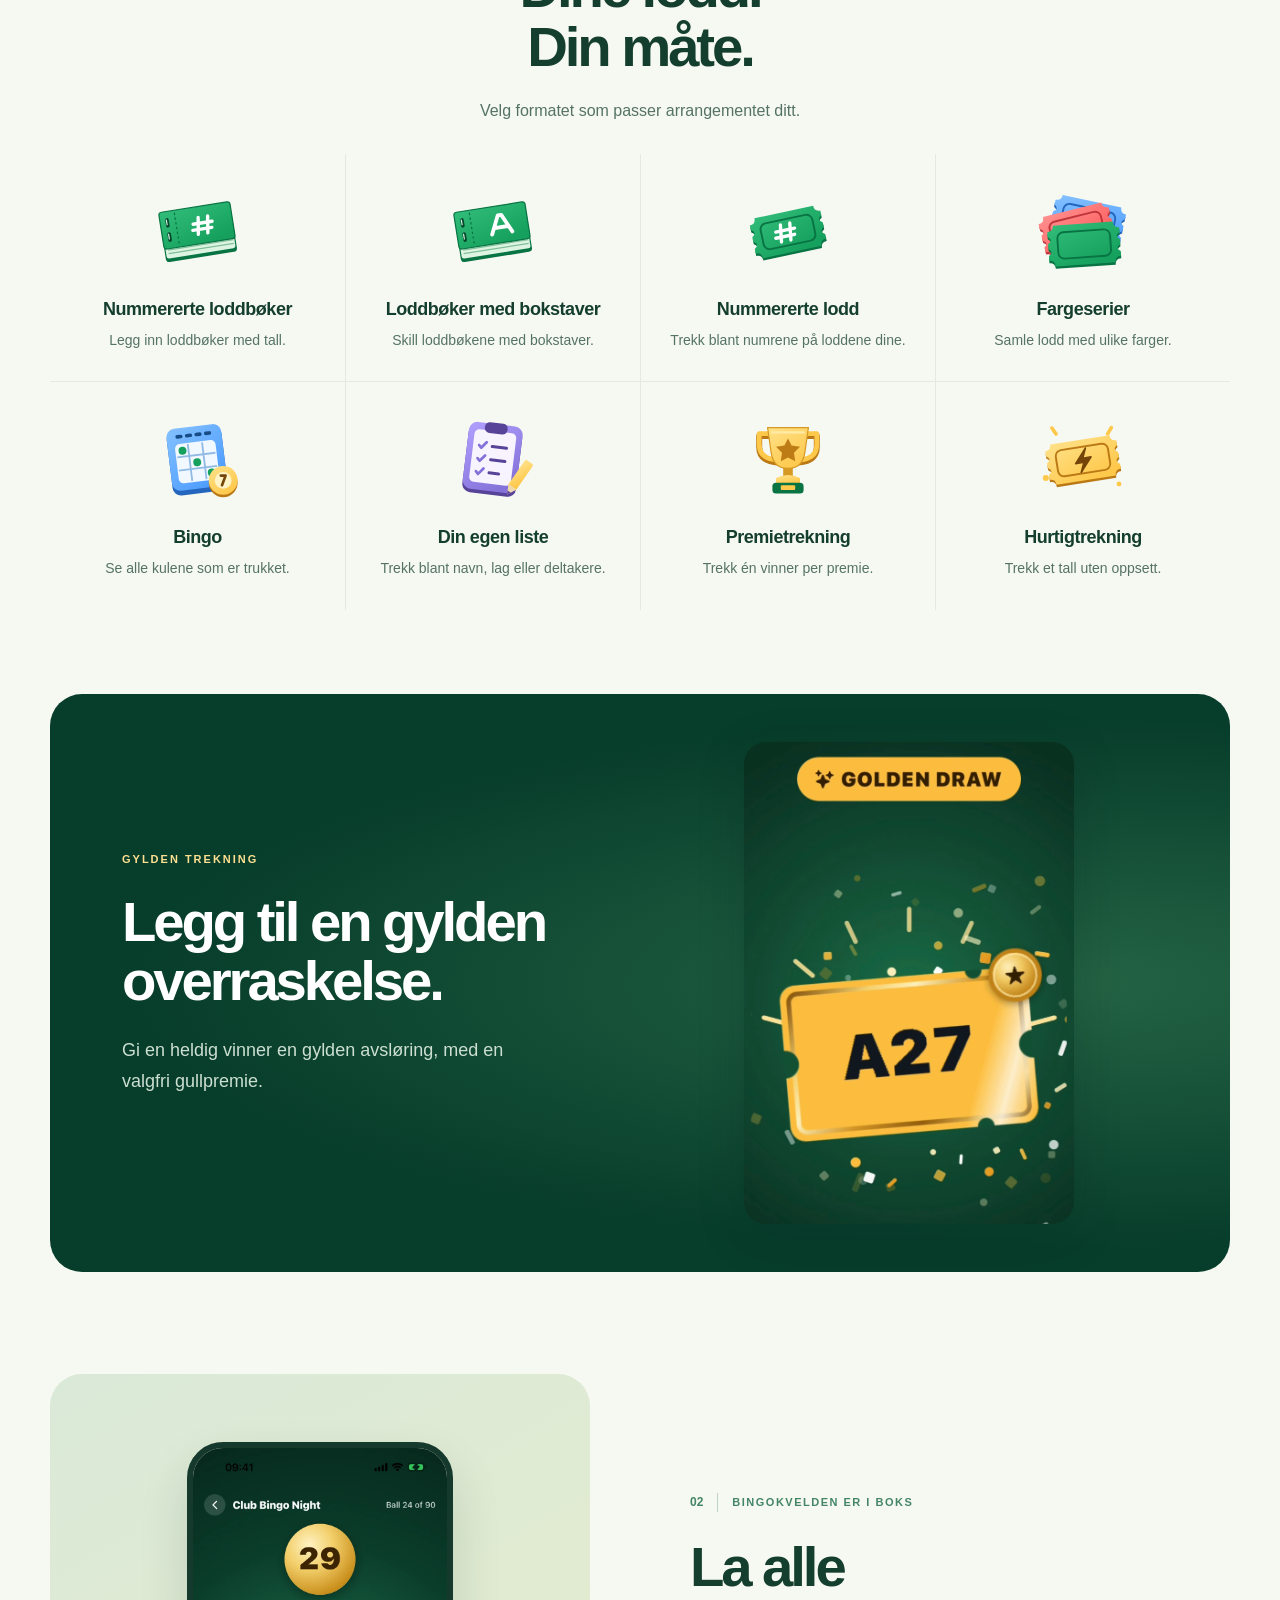
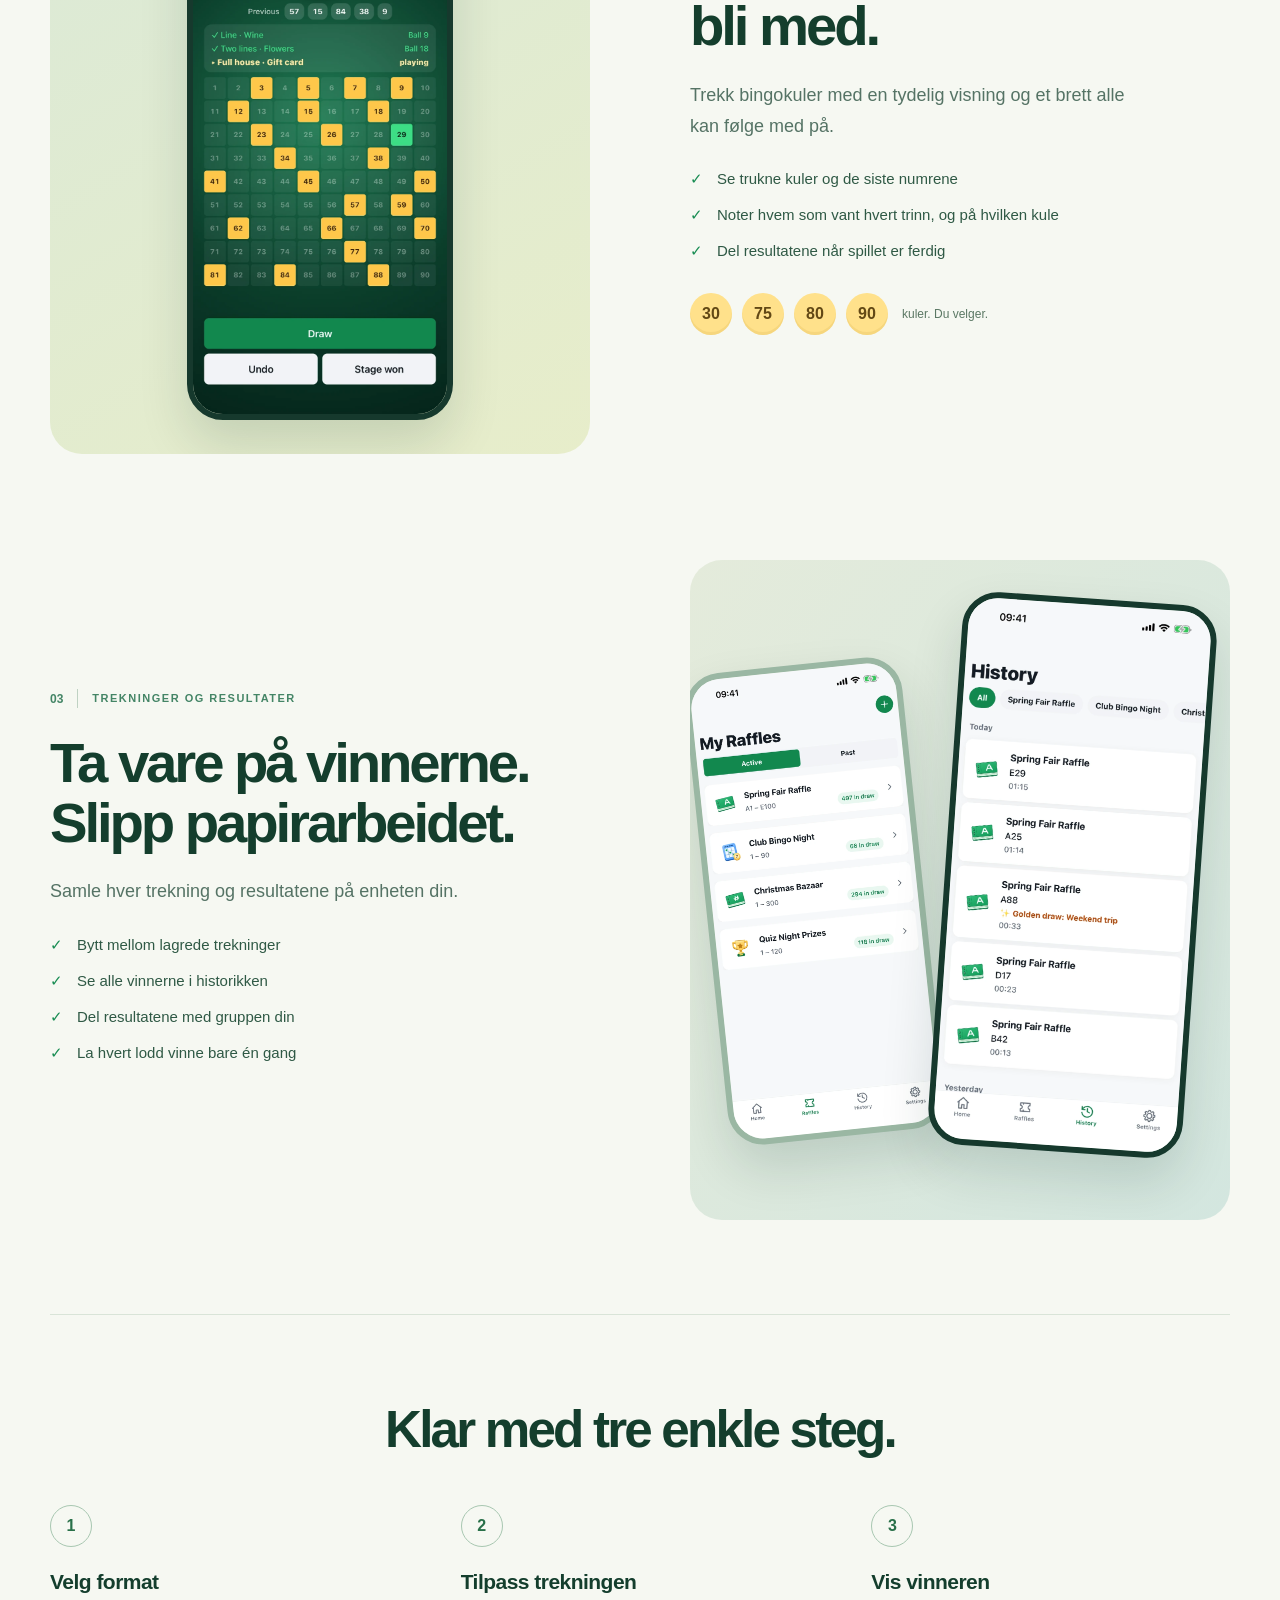
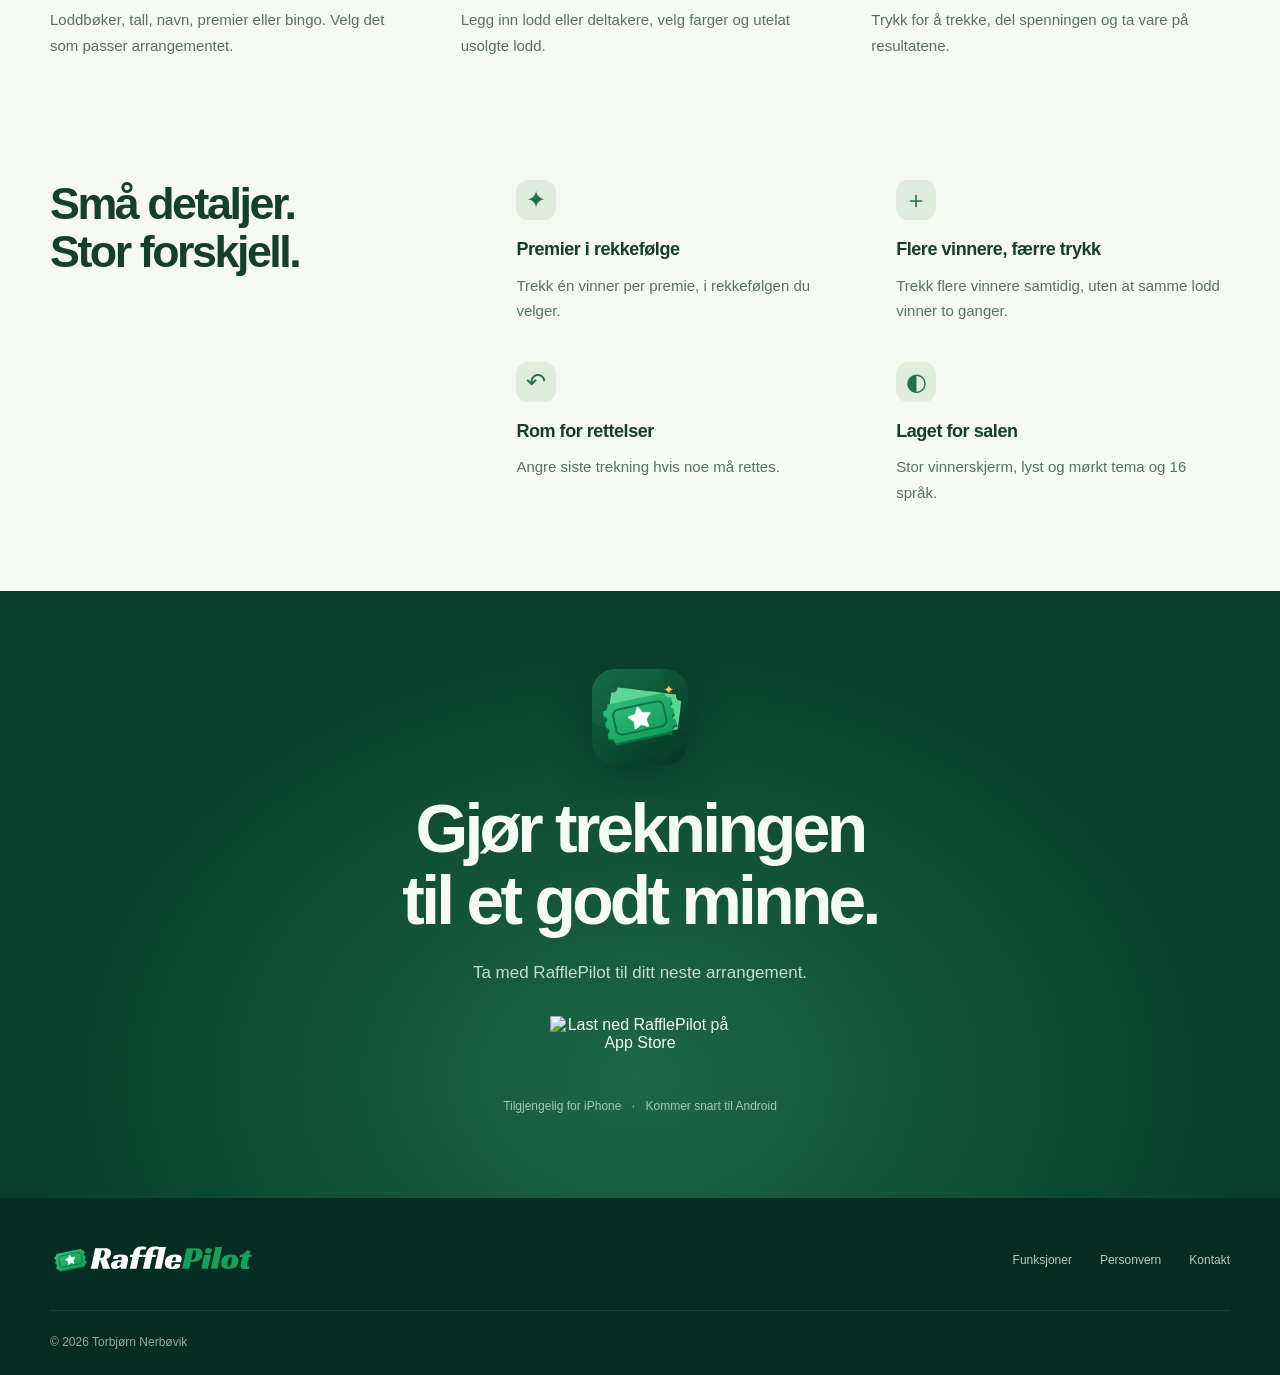
==== commit a8dd91e3: "Use a native language selector and clean up narrow text wrapping" ====
--- a/no/index.html
+++ b/no/index.html
@@ -28,7 +28,8 @@
     <header class="site-header wrap">
       <a class="brand" href="/no/" aria-label="RafflePilot – forsiden"><img src="/assets/rafflepilot-logo-dark.svg" width="320" height="64" alt="RafflePilot"></a>
       <nav class="primary-nav" aria-label="Hovedmeny"><a href="#features">Funksjoner</a><a href="#how-it-works">Slik fungerer det</a><a class="nav-download" href="https://apps.apple.com/app/rafflepilot/id6786706971">Last ned appen <span aria-hidden="true">↗</span></a></nav>
-      <details class="language-menu"><summary><span>Språk: Norsk</span><span aria-hidden="true">⌄</span></summary><nav class="language-switch" aria-label="Språk på nettsiden"><a href="/?lang=en" lang="en" hreflang="en" data-language="en">English</a><a href="/no/" lang="nb" hreflang="nb" data-language="nb" aria-current="page">Norsk</a></nav></details>
+      <label class="language-picker"><span>Språk</span><select data-language-select disabled><option value="en" lang="en">English</option><option value="nb" lang="nb" selected>Norsk</option></select></label>
+      <noscript><nav class="language-fallback" aria-label="Språk"><a href="/?lang=en" lang="en">English</a><a href="/no/" lang="nb">Norsk</a></nav></noscript>
     </header>
   </div>
   <main id="main">
--- a/assets/site.css
+++ b/assets/site.css
@@ -27,15 +27,10 @@
 .site-header nav a { display: inline-flex; align-items: center; min-height: 44px; text-decoration: none; }
 .site-header nav a:hover { color: var(--gold); }
 .site-header .primary-nav { margin-left: auto; }
-.language-menu { position: relative; flex-shrink: 0; z-index: 5; }
-.language-menu summary { display: flex; align-items: center; gap: 10px; min-height: 44px; padding: 10px 12px; border: 1px solid #91b8a67a; border-radius: 12px; list-style: none; cursor: pointer; font-size: 12px; font-weight: 600; }
-.language-menu summary::-webkit-details-marker { display: none; }
-.language-menu summary:focus-visible { outline: 3px solid var(--gold); outline-offset: 4px; }
-.language-menu summary > span:last-child { color: var(--gold); }
-.site-header .language-switch { position: absolute; top: calc(100% + 8px); right: 0; display: flex; flex-direction: column; align-items: stretch; gap: 0; width: 100%; min-width: 130px; padding: 6px; border: 1px solid #91b8a67a; border-radius: 12px; background: #052d21; box-shadow: 0 12px 28px #001a1a44; font-size: 13px; }
-.language-switch a { padding-inline: 12px; border-radius: 6px; }
-.language-switch a:hover { background: #1a674b; }
-.language-switch a[aria-current="page"] { color: var(--gold); text-decoration: underline; text-underline-offset: 6px; }
+.language-picker { display: flex; align-items: center; gap: 8px; flex-shrink: 0; font-size: 12px; font-weight: 600; }
+.language-picker select { min-height: 44px; padding: 8px 10px; border: 1px solid #91b8a67a; border-radius: 10px; background: #052d21; color: #f5fbf7; font: inherit; color-scheme: dark; cursor: pointer; }
+.language-picker select:focus-visible { outline: 3px solid var(--gold); outline-offset: 4px; }
+.site-header .language-fallback { gap: 12px; font-size: 12px; }
 .nav-download { border: 1px solid #91b8a67a; border-radius: 100px; padding: 12px 20px; }
 .nav-download span { margin-left: 14px; }
 .hero { display: grid; grid-template-columns: 1.05fr 1fr; gap: 24px; align-items: center; padding-block: 48px 76px; min-height: 720px; }
@@ -126,7 +121,7 @@
 .audience-grid li:nth-child(4n+1) { border-left: 0; }
 .audience-grid h3 { font-size: 18px; margin-bottom: 10px; }
 .audience-grid p { color: var(--muted); font-size: 14px; line-height: 1.55; margin: 0; }
-.audience-grid h3, .audience-grid p, .mode-card h3, .mode-card p { overflow-wrap: anywhere; hyphens: auto; }
+.audience-grid h3, .audience-grid p, .mode-card h3, .mode-card p { overflow-wrap: anywhere; }
 .download-section { background: radial-gradient(ellipse at 50% 80%, #1c6846, #073d2b 70%); color: #f6fbf7; text-align: center; padding-block: 78px 82px; }
 .app-icon { margin: 0 auto 28px; border-radius: 23px; box-shadow: 0 12px 42px #001f1a55; }
 .download-inner h2 { font-size: clamp(44px, 5.3vw, 72px); margin-bottom: 22px; }
@@ -171,7 +166,7 @@
   .brand { width: 220px; }
   .site-header nav { gap: 20px; font-size: 13px; }
   .site-header .brand { margin-right: auto; }
-  .site-header .language-menu { order: 2; }
+  .site-header .language-picker { order: 2; }
   .site-header .primary-nav { order: 3; width: 100%; justify-content: center; margin-left: 0; }
   .nav-download { padding: 9px 15px; }
   .hero { grid-template-columns: 1fr; text-align: center; gap: 40px; padding-block: 38px 36px; min-height: 0; }
